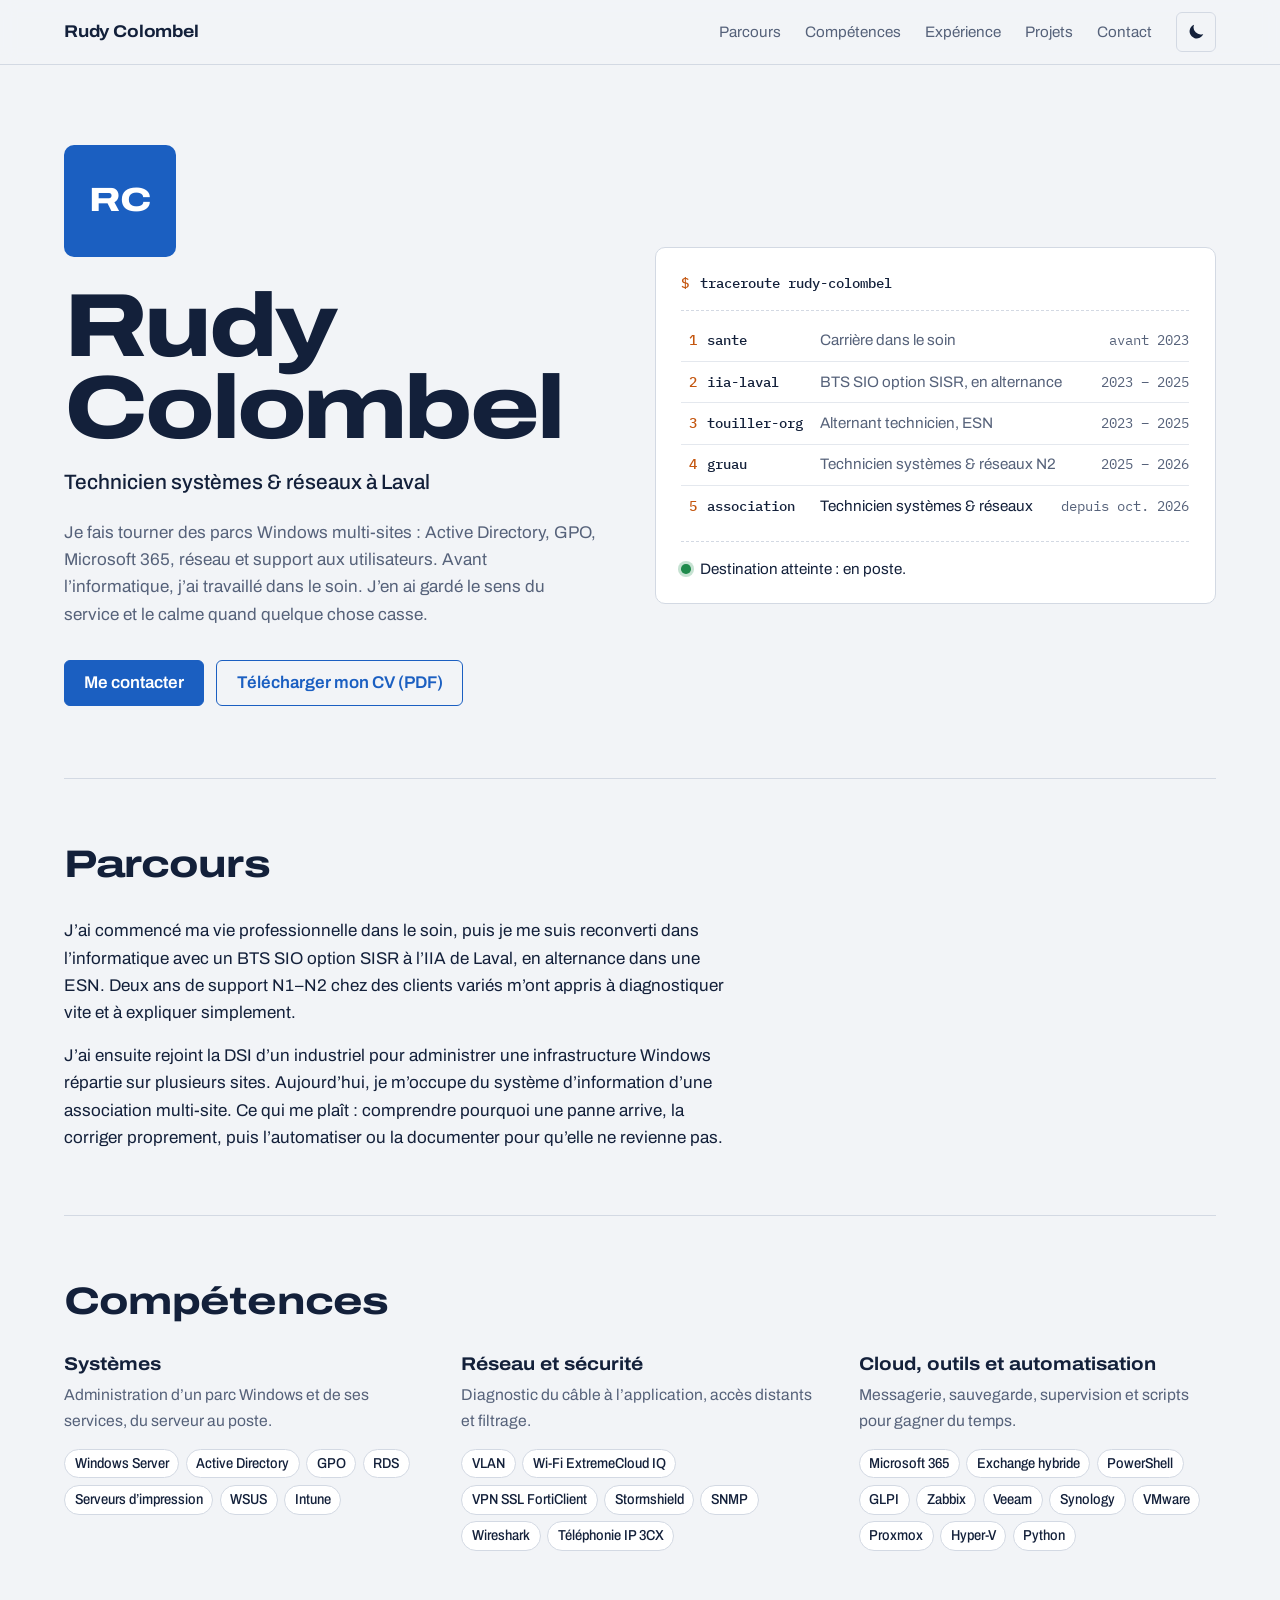
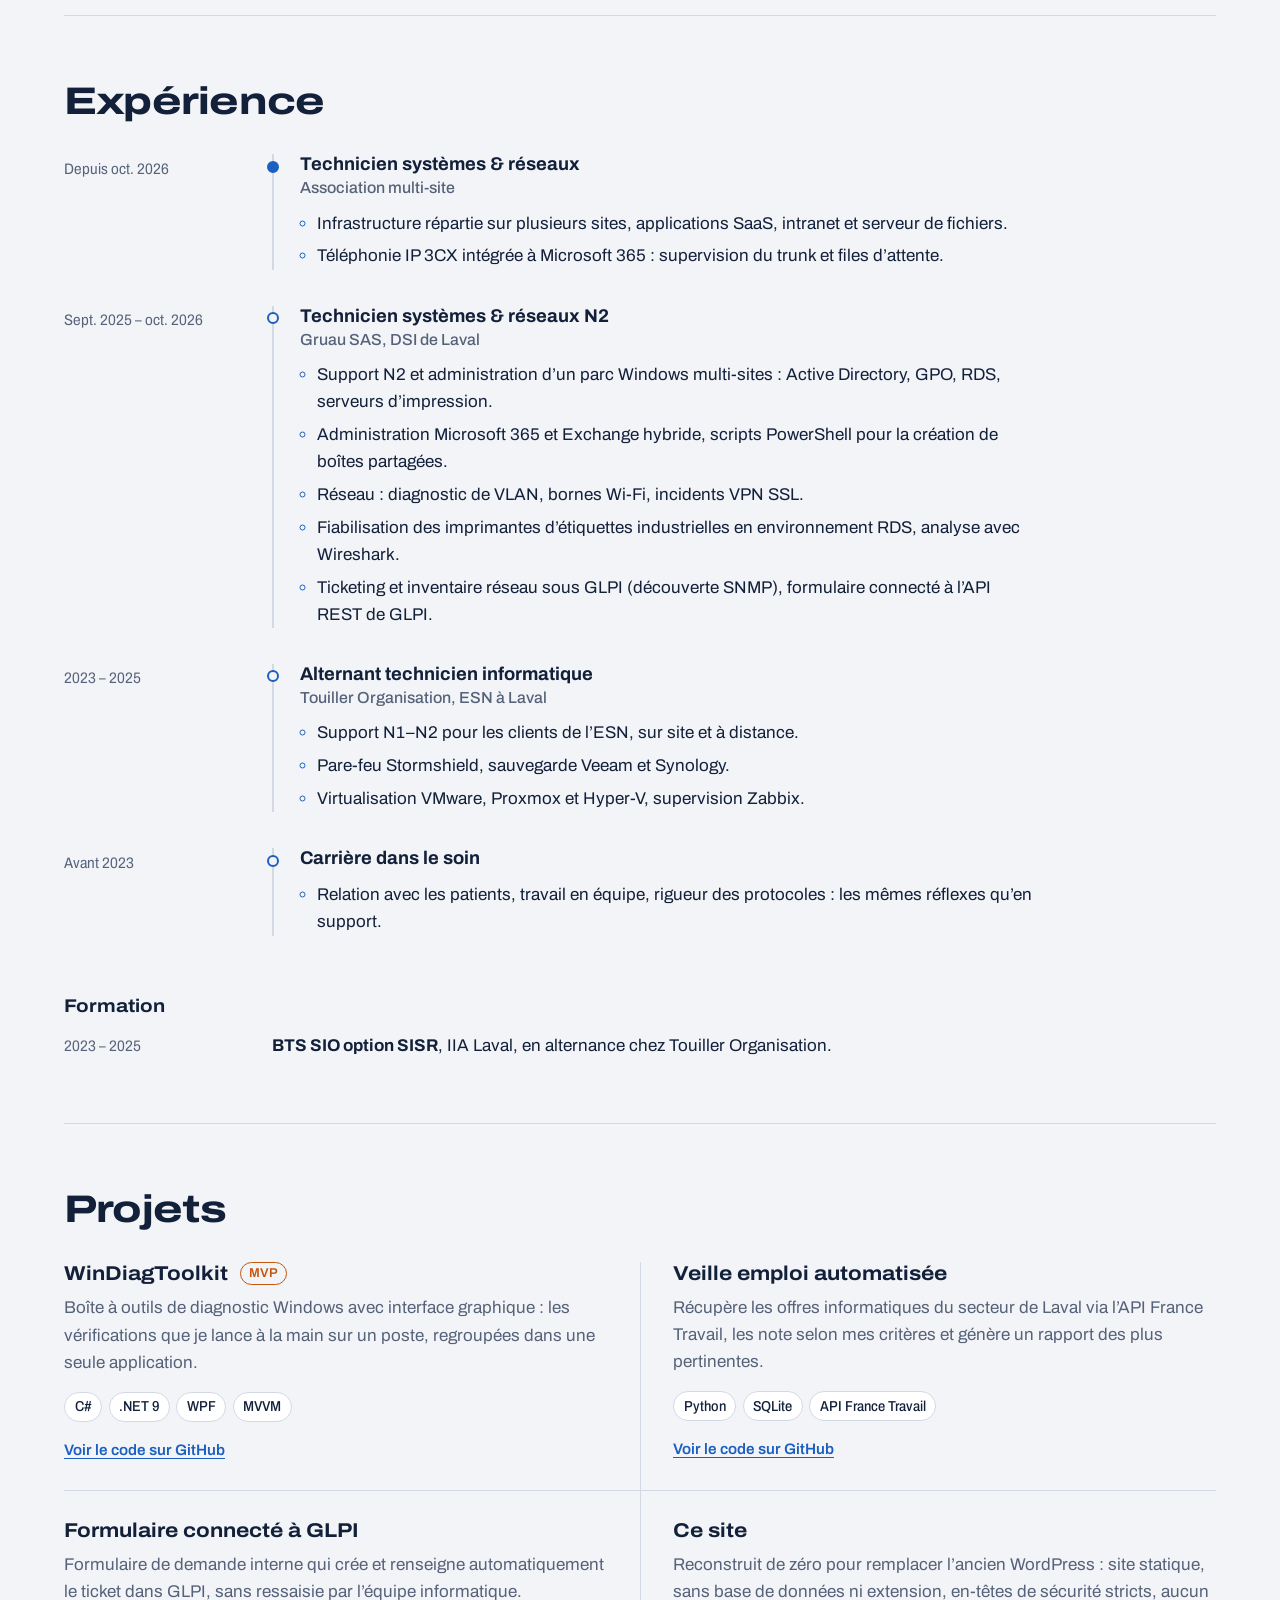
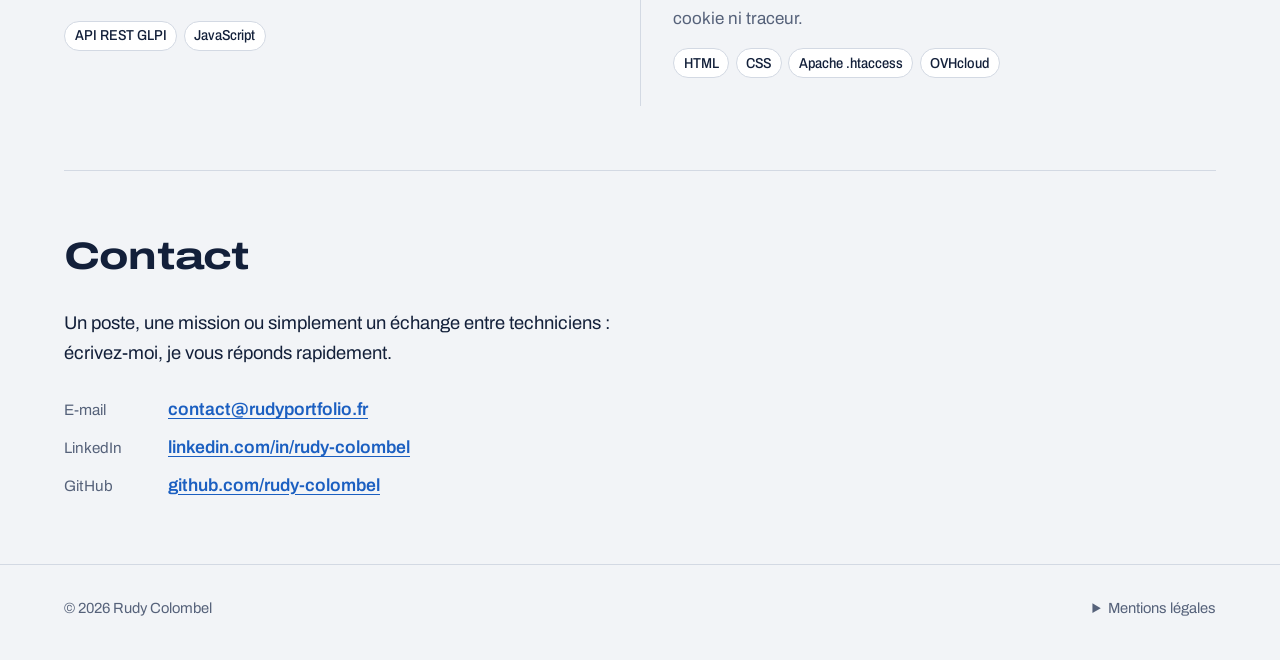
==== index.html @ 35d4d575 "Mise en ligne initiale du portfolio statique - Page unique (parcours, compétences, expérience, proje" ====
<!DOCTYPE html>
<html lang="fr">
<head>
  <meta charset="utf-8">
  <meta name="viewport" content="width=device-width, initial-scale=1">
  <title>Rudy Colombel · Technicien systèmes &amp; réseaux</title>
  <meta name="description" content="Rudy Colombel, technicien systèmes et réseaux à Laval : Active Directory, GPO, Microsoft 365, réseau et support multi-sites.">
  <meta property="og:title" content="Rudy Colombel, technicien systèmes &amp; réseaux">
  <meta property="og:description" content="Infrastructure Windows multi-sites, Microsoft 365, réseau et support, à Laval.">
  <meta property="og:type" content="website">
  <meta name="color-scheme" content="light dark">
  <link rel="preload" href="assets/fonts/archivo.woff2" as="font" type="font/woff2" crossorigin>
  <link rel="stylesheet" href="assets/style.css">
  <script src="assets/theme.js"></script>
</head>
<body>
  <a class="skip" href="#contenu">Aller au contenu</a>

  <header class="site-header">
    <div class="wrap header-inner">
      <a class="brand" href="#top">Rudy Colombel</a>
      <nav class="nav" aria-label="Sections">
        <button class="nav-toggle" type="button" aria-expanded="false" aria-controls="nav-list">Menu</button>
        <ul id="nav-list" class="nav-list">
          <li><a href="#parcours">Parcours</a></li>
          <li><a href="#competences">Compétences</a></li>
          <li><a href="#experience">Expérience</a></li>
          <li><a href="#projets">Projets</a></li>
          <li><a href="#contact">Contact</a></li>
        </ul>
      </nav>
      <button class="theme-toggle" type="button" aria-label="Passer en thème sombre">
        <svg class="icon-moon" viewBox="0 0 24 24" width="20" height="20" aria-hidden="true"><path fill="currentColor" d="M20.7 14.3A8.5 8.5 0 0 1 9.7 3.3a8.5 8.5 0 1 0 11 11Z"/></svg>
        <svg class="icon-sun" viewBox="0 0 24 24" width="20" height="20" aria-hidden="true"><circle cx="12" cy="12" r="4.5" fill="currentColor"/><g stroke="currentColor" stroke-width="2" stroke-linecap="round"><path d="M12 1.5v2.5M12 20v2.5M1.5 12H4M20 12h2.5M4.6 4.6l1.8 1.8M17.6 17.6l1.8 1.8M4.6 19.4l1.8-1.8M17.6 6.4l1.8-1.8"/></g></svg>
      </button>
    </div>
  </header>

  <main id="contenu">
    <!-- HERO -->
    <section class="hero wrap" id="top">
      <div class="hero-id">
        <div class="avatar">
          <img src="assets/photo.jpg" alt="Photo de Rudy Colombel" width="112" height="112">
          <span class="avatar-fallback" aria-hidden="true">RC</span>
        </div>
        <h1>Rudy Colombel</h1>
        <p class="role">Technicien systèmes &amp; réseaux à Laval</p>
        <p class="pitch">Je fais tourner des parcs Windows multi-sites&nbsp;: Active Directory, GPO, Microsoft&nbsp;365, réseau et support aux utilisateurs. Avant l’informatique, j’ai travaillé dans le soin. J’en ai gardé le sens du service et le calme quand quelque chose casse.</p>
        <div class="actions">
          <a class="btn btn-primary" href="#contact">Me contacter</a>
          <a class="btn btn-secondary" href="cv-rudy-colombel.pdf">Télécharger mon CV (PDF)</a>
        </div>
      </div>

      <figure class="trace" aria-labelledby="trace-cap">
        <figcaption id="trace-cap" class="sr-only">Mon parcours, présenté comme un traceroute&nbsp;: chaque saut est une étape.</figcaption>
        <p class="trace-cmd"><span class="prompt" aria-hidden="true">$</span> traceroute rudy-colombel</p>
        <ol class="hops">
          <li class="hop">
            <span class="hop-n" aria-hidden="true">1</span>
            <span class="hop-host">sante</span>
            <span class="hop-what">Carrière dans le soin</span>
            <span class="hop-when">avant 2023</span>
          </li>
          <li class="hop">
            <span class="hop-n" aria-hidden="true">2</span>
            <span class="hop-host">iia-laval</span>
            <span class="hop-what">BTS SIO option SISR, en alternance</span>
            <span class="hop-when">2023 – 2025</span>
          </li>
          <li class="hop">
            <span class="hop-n" aria-hidden="true">3</span>
            <span class="hop-host">touiller-org</span>
            <span class="hop-what">Alternant technicien, ESN</span>
            <span class="hop-when">2023 – 2025</span>
          </li>
          <li class="hop">
            <span class="hop-n" aria-hidden="true">4</span>
            <span class="hop-host">gruau</span>
            <span class="hop-what">Technicien systèmes &amp; réseaux N2</span>
            <span class="hop-when">2025 – 2026</span>
          </li>
          <li class="hop hop-last">
            <span class="hop-n" aria-hidden="true">5</span>
            <span class="hop-host">association</span>
            <span class="hop-what">Technicien systèmes &amp; réseaux</span>
            <span class="hop-when">depuis oct. 2026</span>
          </li>
        </ol>
        <p class="trace-end"><span class="led" aria-hidden="true"></span>Destination atteinte&nbsp;: en poste.</p>
      </figure>
    </section>

    <!-- PARCOURS -->
    <section class="section wrap" id="parcours" aria-labelledby="h-parcours">
      <h2 id="h-parcours">Parcours</h2>
      <div class="prose">
        <p>J’ai commencé ma vie professionnelle dans le soin, puis je me suis reconverti dans l’informatique avec un BTS SIO option SISR à l’IIA de Laval, en alternance dans une ESN. Deux ans de support N1–N2 chez des clients variés m’ont appris à diagnostiquer vite et à expliquer simplement.</p>
        <p>J’ai ensuite rejoint la DSI d’un industriel pour administrer une infrastructure Windows répartie sur plusieurs sites. Aujourd’hui, je m’occupe du système d’information d’une association multi-site. Ce qui me plaît&nbsp;: comprendre pourquoi une panne arrive, la corriger proprement, puis l’automatiser ou la documenter pour qu’elle ne revienne pas.</p>
      </div>
    </section>

    <!-- COMPÉTENCES -->
    <section class="section wrap" id="competences" aria-labelledby="h-competences">
      <h2 id="h-competences">Compétences</h2>
      <div class="skills">
        <div class="skill-group">
          <h3>Systèmes</h3>
          <p>Administration d’un parc Windows et de ses services, du serveur au poste.</p>
          <ul class="tags">
            <li>Windows Server</li><li>Active Directory</li><li>GPO</li><li>RDS</li><li>Serveurs d’impression</li><li>WSUS</li><li>Intune</li>
          </ul>
        </div>
        <div class="skill-group">
          <h3>Réseau et sécurité</h3>
          <p>Diagnostic du câble à l’application, accès distants et filtrage.</p>
          <ul class="tags">
            <li>VLAN</li><li>Wi-Fi ExtremeCloud IQ</li><li>VPN SSL FortiClient</li><li>Stormshield</li><li>SNMP</li><li>Wireshark</li><li>Téléphonie IP 3CX</li>
          </ul>
        </div>
        <div class="skill-group">
          <h3>Cloud, outils et automatisation</h3>
          <p>Messagerie, sauvegarde, supervision et scripts pour gagner du temps.</p>
          <ul class="tags">
            <li>Microsoft 365</li><li>Exchange hybride</li><li>PowerShell</li><li>GLPI</li><li>Zabbix</li><li>Veeam</li><li>Synology</li><li>VMware</li><li>Proxmox</li><li>Hyper-V</li><li>Python</li>
          </ul>
        </div>
      </div>
    </section>

    <!-- EXPÉRIENCE -->
    <section class="section wrap" id="experience" aria-labelledby="h-experience">
      <h2 id="h-experience">Expérience</h2>
      <ol class="timeline">
        <li class="job">
          <p class="job-when">Depuis oct. 2026</p>
          <div class="job-body">
            <h3>Technicien systèmes &amp; réseaux <span class="job-org">Association multi-site</span></h3>
            <ul>
              <li>Infrastructure répartie sur plusieurs sites, applications SaaS, intranet et serveur de fichiers.</li>
              <li>Téléphonie IP 3CX intégrée à Microsoft 365&nbsp;: supervision du trunk et files d’attente.</li>
            </ul>
          </div>
        </li>
        <li class="job">
          <p class="job-when">Sept. 2025 – oct. 2026</p>
          <div class="job-body">
            <h3>Technicien systèmes &amp; réseaux N2 <span class="job-org">Gruau SAS, DSI de Laval</span></h3>
            <ul>
              <li>Support N2 et administration d’un parc Windows multi-sites&nbsp;: Active Directory, GPO, RDS, serveurs d’impression.</li>
              <li>Administration Microsoft&nbsp;365 et Exchange hybride, scripts PowerShell pour la création de boîtes partagées.</li>
              <li>Réseau&nbsp;: diagnostic de VLAN, bornes Wi-Fi, incidents VPN SSL.</li>
              <li>Fiabilisation des imprimantes d’étiquettes industrielles en environnement RDS, analyse avec Wireshark.</li>
              <li>Ticketing et inventaire réseau sous GLPI (découverte SNMP), formulaire connecté à l’API REST de GLPI.</li>
            </ul>
          </div>
        </li>
        <li class="job">
          <p class="job-when">2023 – 2025</p>
          <div class="job-body">
            <h3>Alternant technicien informatique <span class="job-org">Touiller Organisation, ESN à Laval</span></h3>
            <ul>
              <li>Support N1–N2 pour les clients de l’ESN, sur site et à distance.</li>
              <li>Pare-feu Stormshield, sauvegarde Veeam et Synology.</li>
              <li>Virtualisation VMware, Proxmox et Hyper-V, supervision Zabbix.</li>
            </ul>
          </div>
        </li>
        <li class="job">
          <p class="job-when">Avant 2023</p>
          <div class="job-body">
            <h3>Carrière dans le soin</h3>
            <ul>
              <li>Relation avec les patients, travail en équipe, rigueur des protocoles&nbsp;: les mêmes réflexes qu’en support.</li>
            </ul>
          </div>
        </li>
      </ol>

      <h3 class="sub" id="formation">Formation</h3>
      <div class="degree">
        <p class="job-when">2023 – 2025</p>
        <p><strong>BTS SIO option SISR</strong>, IIA Laval, en alternance chez Touiller Organisation.</p>
      </div>
    </section>

    <!-- PROJETS -->
    <section class="section wrap" id="projets" aria-labelledby="h-projets">
      <h2 id="h-projets">Projets</h2>
      <ul class="projects">
        <li class="project">
          <div class="project-head">
            <h3>WinDiagToolkit</h3>
            <span class="status">MVP</span>
          </div>
          <p>Boîte à outils de diagnostic Windows avec interface graphique&nbsp;: les vérifications que je lance à la main sur un poste, regroupées dans une seule application.</p>
          <ul class="tags"><li>C#</li><li>.NET&nbsp;9</li><li>WPF</li><li>MVVM</li></ul>
          <p class="project-links"><a href="#">Voir le code sur GitHub</a></p>
        </li>
        <li class="project">
          <div class="project-head">
            <h3>Veille emploi automatisée</h3>
          </div>
          <p>Récupère les offres informatiques du secteur de Laval via l’API France Travail, les note selon mes critères et génère un rapport des plus pertinentes.</p>
          <ul class="tags"><li>Python</li><li>SQLite</li><li>API France Travail</li></ul>
          <p class="project-links"><a href="#">Voir le code sur GitHub</a></p>
        </li>
        <li class="project">
          <div class="project-head">
            <h3>Formulaire connecté à GLPI</h3>
          </div>
          <p>Formulaire de demande interne qui crée et renseigne automatiquement le ticket dans GLPI, sans ressaisie par l’équipe informatique.</p>
          <ul class="tags"><li>API REST GLPI</li><li>JavaScript</li></ul>
        </li>
        <li class="project">
          <div class="project-head">
            <h3>Ce site</h3>
          </div>
          <p>Reconstruit de zéro pour remplacer l’ancien WordPress&nbsp;: site statique, sans base de données ni extension, en-têtes de sécurité stricts, aucun cookie ni traceur.</p>
          <ul class="tags"><li>HTML</li><li>CSS</li><li>Apache .htaccess</li><li>OVHcloud</li></ul>
        </li>
      </ul>
    </section>

    <!-- CONTACT -->
    <section class="section wrap contact" id="contact" aria-labelledby="h-contact">
      <h2 id="h-contact">Contact</h2>
      <p class="contact-lead">Un poste, une mission ou simplement un échange entre techniciens&nbsp;: écrivez-moi, je vous réponds rapidement.</p>
      <ul class="contact-list">
        <li><span class="contact-label">E-mail</span> <a href="mailto:contact@rudyportfolio.fr">contact@rudyportfolio.fr</a></li>
        <li><span class="contact-label">LinkedIn</span> <a href="#">linkedin.com/in/rudy-colombel</a></li>
        <li><span class="contact-label">GitHub</span> <a href="#">github.com/rudy-colombel</a></li>
      </ul>
    </section>
  </main>

  <footer class="site-footer">
    <div class="wrap footer-inner">
      <p>© 2026 Rudy Colombel</p>
      <details class="legal">
        <summary>Mentions légales</summary>
        <p><strong>Éditeur</strong>&nbsp;: Rudy Colombel, Laval. Contact&nbsp;: contact@rudyportfolio.fr.</p>
        <p><strong>Hébergeur</strong>&nbsp;: OVH SAS, 2 rue Kellermann, 59100 Roubaix, France.</p>
        <p>Ce site ne dépose aucun cookie et n’utilise aucun outil de mesure d’audience.</p>
      </details>
    </div>
  </footer>

  <script src="assets/main.js" defer></script>
</body>
</html>
---- assets/style.css ----
/* ---------- Polices hébergées localement (aucun appel externe) ---------- */
@font-face {
  font-family: "Archivo";
  src: url("fonts/archivo.woff2") format("woff2");
  font-weight: 100 900;
  font-stretch: 62% 125%;
  font-display: swap;
}
@font-face {
  font-family: "Plex Mono";
  src: url("fonts/plex-mono-400.woff2") format("woff2");
  font-weight: 400;
  font-display: swap;
}
@font-face {
  font-family: "Plex Mono";
  src: url("fonts/plex-mono-500.woff2") format("woff2");
  font-weight: 500;
  font-display: swap;
}

/* ---------- Couleurs : bleu et orange du câblage T568B ---------- */
:root {
  --bg: #F2F4F7;
  --panel: #FFFFFF;
  --ink: #13203A;
  --muted: #56627A;
  --line: #D3D9E3;
  --accent: #1B5FC1;
  --on-accent: #FFFFFF;
  --signal: #C4560F;
  --ok: #1F8A4C;
  --radius: 6px;
  --sans: "Archivo", system-ui, -apple-system, "Segoe UI", sans-serif;
  --mono: "Plex Mono", ui-monospace, "Cascadia Mono", Consolas, monospace;
  color-scheme: light;
}
:root[data-theme="dark"] {
  --bg: #0F1A2C;
  --panel: #15233A;
  --ink: #E7ECF4;
  --muted: #9AA7BC;
  --line: #263652;
  --accent: #7EB0FF;
  --on-accent: #0F1A2C;
  --signal: #F59A4A;
  --ok: #4CC584;
  color-scheme: dark;
}

/* ---------- Base ---------- */
*, *::before, *::after { box-sizing: border-box; }
html { scroll-behavior: smooth; scroll-padding-top: 5rem; }
body {
  margin: 0;
  background: var(--bg);
  color: var(--ink);
  font-family: var(--sans);
  font-size: 1.0625rem;
  line-height: 1.6;
  font-stretch: 100%;
  -webkit-font-smoothing: antialiased;
}
img { display: block; max-width: 100%; }
a { color: var(--accent); text-underline-offset: 0.18em; }
a:hover { text-decoration-thickness: 2px; }
:focus-visible { outline: 2px solid var(--accent); outline-offset: 3px; border-radius: 2px; }
h1, h2, h3 { margin: 0; line-height: 1.1; }
p { margin: 0; }
ul, ol { margin: 0; padding: 0; }

.wrap { width: min(72rem, 100% - 2.5rem); margin-inline: auto; }
.sr-only {
  position: absolute; width: 1px; height: 1px; overflow: hidden;
  clip: rect(0 0 0 0); white-space: nowrap;
}
.skip {
  position: absolute; left: 1rem; top: -3rem; z-index: 20;
  background: var(--accent); color: var(--on-accent);
  padding: 0.5rem 0.9rem; border-radius: var(--radius); text-decoration: none;
}
.skip:focus { top: 1rem; }

/* ---------- En-tête ---------- */
.site-header {
  position: sticky; top: 0; z-index: 10;
  background: color-mix(in srgb, var(--bg) 88%, transparent);
  backdrop-filter: blur(8px);
  border-bottom: 1px solid var(--line);
}
.header-inner { display: flex; align-items: center; gap: 1.5rem; height: 4rem; }
.brand {
  font-weight: 700; font-stretch: 112%; color: var(--ink);
  text-decoration: none; margin-right: auto; letter-spacing: -0.01em;
}
.nav-list { display: flex; gap: 1.5rem; list-style: none; }
.nav-list a { color: var(--muted); text-decoration: none; font-size: 0.95rem; }
.nav-list a:hover { color: var(--ink); }
.theme-toggle, .nav-toggle {
  font: inherit; font-size: 0.95rem; color: var(--ink);
  background: transparent; border: 1px solid var(--line); border-radius: var(--radius);
  height: 2.5rem; padding: 0 0.7rem; cursor: pointer;
  display: inline-flex; align-items: center; justify-content: center;
}
.theme-toggle { width: 2.5rem; padding: 0; }
.nav-toggle { display: none; }
.theme-toggle:hover, .nav-toggle:hover { border-color: var(--muted); }
.icon-sun { display: none; }
:root[data-theme="dark"] .icon-sun { display: block; }
:root[data-theme="dark"] .icon-moon { display: none; }

/* ---------- Hero ---------- */
.hero {
  display: grid;
  grid-template-columns: minmax(0, 1fr) minmax(0, 1.05fr);
  gap: 3.5rem;
  align-items: center;
  padding-block: 5rem 4.5rem;
}
.avatar {
  position: relative; width: 112px; height: 112px; margin-bottom: 1.75rem;
  border-radius: 10px; overflow: hidden;
  background: var(--accent);
}
.avatar img { position: relative; z-index: 1; width: 100%; height: 100%; object-fit: cover; }
.avatar-fallback {
  position: absolute; inset: 0; display: grid; place-items: center;
  color: var(--on-accent); font-weight: 800; font-stretch: 125%; font-size: 2.1rem;
}
.avatar.no-photo img { display: none; }

h1 {
  font-size: clamp(2.9rem, 7.2vw, 5.6rem);
  font-weight: 800;
  font-stretch: 125%;
  letter-spacing: -0.035em;
  line-height: 0.92;
}
.role {
  margin-top: 1rem;
  font-size: 1.3rem; font-weight: 500; font-stretch: 100%;
}
.pitch { margin-top: 1.25rem; max-width: 36rem; color: var(--muted); }
.actions { display: flex; flex-wrap: wrap; gap: 0.75rem; margin-top: 2rem; }
.btn {
  display: inline-flex; align-items: center; min-height: 2.9rem; padding: 0 1.2rem;
  border-radius: var(--radius); font-weight: 600; text-decoration: none;
  border: 1.5px solid var(--accent);
}
.btn-primary { background: var(--accent); color: var(--on-accent); }
.btn-primary:hover { filter: brightness(1.08); }
.btn-secondary { color: var(--accent); }
.btn-secondary:hover { background: color-mix(in srgb, var(--accent) 10%, transparent); }

/* Le traceroute : l'élément signature de la page */
.trace {
  margin: 0;
  background: var(--panel);
  border: 1px solid var(--line);
  border-radius: 10px;
  padding: 1.5rem 1.6rem 1.4rem;
  font-family: var(--mono);
  font-size: 0.9rem;
  line-height: 1.5;
}
.trace-cmd { font-weight: 500; padding-bottom: 1rem; border-bottom: 1px dashed var(--line); }
.prompt { color: var(--signal); margin-right: 0.4ch; }
.hops { list-style: none; margin-top: 0.6rem; }
.hop {
  display: grid;
  grid-template-columns: 2ch 13ch minmax(0, 1fr) auto;
  column-gap: 1.2ch;
  padding-block: 0.55rem;
  border-bottom: 1px solid color-mix(in srgb, var(--line) 60%, transparent);
}
.hop:last-child { border-bottom: 0; }
.hop-n { color: var(--signal); font-weight: 500; text-align: right; }
.hop-host { font-weight: 500; }
.hop-what { color: var(--muted); font-family: var(--sans); font-size: 0.95rem; }
.hop-when { color: var(--muted); text-align: right; white-space: nowrap; }
.hop-last .hop-host, .hop-last .hop-what { color: var(--ink); }
.trace-end {
  display: flex; align-items: center; gap: 0.6rem;
  margin-top: 0.9rem; padding-top: 1rem; border-top: 1px dashed var(--line);
  font-family: var(--sans); font-size: 0.95rem;
}
.led {
  width: 0.6rem; height: 0.6rem; border-radius: 50%;
  background: var(--ok);
  box-shadow: 0 0 0 3px color-mix(in srgb, var(--ok) 25%, transparent);
}

/* Un seul moment animé : les sauts s'affichent l'un après l'autre */
@media (prefers-reduced-motion: no-preference) {
  .js .hop, .js .trace-end { opacity: 0; animation: hop-in 0.35s ease-out forwards; }
  .js .hop:nth-child(1) { animation-delay: 0.25s; }
  .js .hop:nth-child(2) { animation-delay: 0.55s; }
  .js .hop:nth-child(3) { animation-delay: 0.85s; }
  .js .hop:nth-child(4) { animation-delay: 1.15s; }
  .js .hop:nth-child(5) { animation-delay: 1.45s; }
  .js .trace-end { animation-delay: 1.85s; }
}
@keyframes hop-in {
  from { opacity: 0; transform: translateX(-6px); }
  to { opacity: 1; transform: none; }
}

/* ---------- Sections ---------- */
.section { padding-block: 4rem; border-top: 1px solid var(--line); }
.section h2 {
  font-size: clamp(1.8rem, 3.4vw, 2.4rem);
  font-weight: 750; font-stretch: 125%; letter-spacing: -0.02em;
  margin-bottom: 2rem;
}
.prose { display: grid; gap: 1rem; max-width: 42rem; }

/* Compétences */
.skills { display: grid; grid-template-columns: repeat(3, minmax(0, 1fr)); gap: 2.5rem; }
.skill-group h3 { font-size: 1.15rem; font-weight: 700; font-stretch: 112%; }
.skill-group > p { margin-top: 0.5rem; color: var(--muted); font-size: 0.98rem; }
.tags { display: flex; flex-wrap: wrap; gap: 0.4rem; list-style: none; margin-top: 1rem; }
.tags li {
  font-stretch: 87.5%; font-size: 0.9rem; font-weight: 500;
  padding: 0.15rem 0.6rem; border: 1px solid var(--line); border-radius: 999px;
  background: var(--panel);
}

/* Expérience */
.timeline { list-style: none; }
.job, .degree {
  display: grid; grid-template-columns: 11rem minmax(0, 1fr); gap: 2rem;
}
.job { padding-bottom: 2.25rem; }
.job-when {
  font-stretch: 87.5%; color: var(--muted); font-size: 0.95rem; padding-top: 0.15rem;
}
.job-body { position: relative; padding-left: 1.6rem; border-left: 2px solid var(--line); }
.job-body::before {
  content: ""; position: absolute; left: -7px; top: 0.4rem;
  width: 12px; height: 12px; border-radius: 50%;
  background: var(--bg); border: 2px solid var(--accent);
}
.job:first-child .job-body::before { background: var(--accent); }
.job-body h3 { font-size: 1.15rem; font-weight: 700; }
.job-org { display: block; margin-top: 0.3rem; font-weight: 500; font-size: 1rem; color: var(--muted); }
.job-body ul { margin-top: 0.8rem; padding-left: 1.1rem; display: grid; gap: 0.35rem; max-width: 46rem; }
.job-body li::marker { color: var(--accent); }
.sub { font-size: 1.15rem; font-weight: 700; font-stretch: 112%; margin: 1.5rem 0 1rem; }

/* Projets */
.projects { list-style: none; display: grid; grid-template-columns: repeat(2, minmax(0, 1fr)); }
.project { padding: 1.75rem 2rem 1.75rem 0; border-top: 1px solid var(--line); }
.project:nth-child(even) { padding-left: 2rem; padding-right: 0; border-left: 1px solid var(--line); }
.project:nth-child(-n+2) { border-top: 0; padding-top: 0; }
.project-head { display: flex; align-items: center; gap: 0.75rem; }
.project h3 { font-size: 1.25rem; font-weight: 700; font-stretch: 112%; }
.status {
  font-size: 0.8rem; font-weight: 600; color: var(--signal);
  border: 1px solid currentColor; border-radius: 999px; padding: 0 0.5rem;
}
.project > p:not(.project-links) { margin-top: 0.6rem; color: var(--muted); max-width: 34rem; }
.project-links { margin-top: 1rem; font-weight: 600; font-size: 0.95rem; }

/* Contact */
.contact-lead { max-width: 38rem; font-size: 1.15rem; }
.contact-list { list-style: none; margin-top: 1.75rem; display: grid; gap: 0.6rem; }
.contact-list li { display: grid; grid-template-columns: 6.5rem auto; align-items: baseline; }
.contact-label { color: var(--muted); font-size: 0.95rem; }
.contact-list a { font-weight: 600; font-size: 1.1rem; }

/* Pied de page */
.site-footer { border-top: 1px solid var(--line); padding-block: 2rem 2.5rem; color: var(--muted); font-size: 0.92rem; }
.footer-inner { display: flex; flex-wrap: wrap; justify-content: space-between; gap: 1rem; align-items: start; }
.legal summary { cursor: pointer; }
.legal p { margin-top: 0.5rem; max-width: 34rem; }

/* ---------- Responsive ---------- */
@media (max-width: 960px) {
  .hero { grid-template-columns: 1fr; gap: 2.75rem; padding-block: 3rem; }
  .skills { grid-template-columns: 1fr; gap: 2rem; }
}
@media (max-width: 760px) {
  .nav { order: 0; }
  .nav-toggle { display: inline-flex; }
  .nav-list {
    display: none; position: absolute; top: 4rem; left: 0; right: 0;
    flex-direction: column; gap: 0; padding: 0.5rem 1.25rem 1rem;
    background: var(--bg); border-bottom: 1px solid var(--line);
  }
  .nav-list.open { display: flex; }
  .nav-list a { display: block; padding: 0.7rem 0; font-size: 1.05rem; color: var(--ink); }
  .job, .degree { grid-template-columns: 1fr; gap: 0.4rem; }
  .projects { grid-template-columns: 1fr; }
  .project, .project:nth-child(even) { padding: 1.5rem 0; border-left: 0; }
  .project:nth-child(2) { border-top: 1px solid var(--line); padding-top: 1.5rem; }
  .project:first-child { padding-top: 0; }
  .hop { grid-template-columns: 2ch minmax(0, 1fr); row-gap: 0.1rem; }
  .hop-what, .hop-when { grid-column: 2; text-align: left; }
  .contact-list li { grid-template-columns: 1fr; }
}
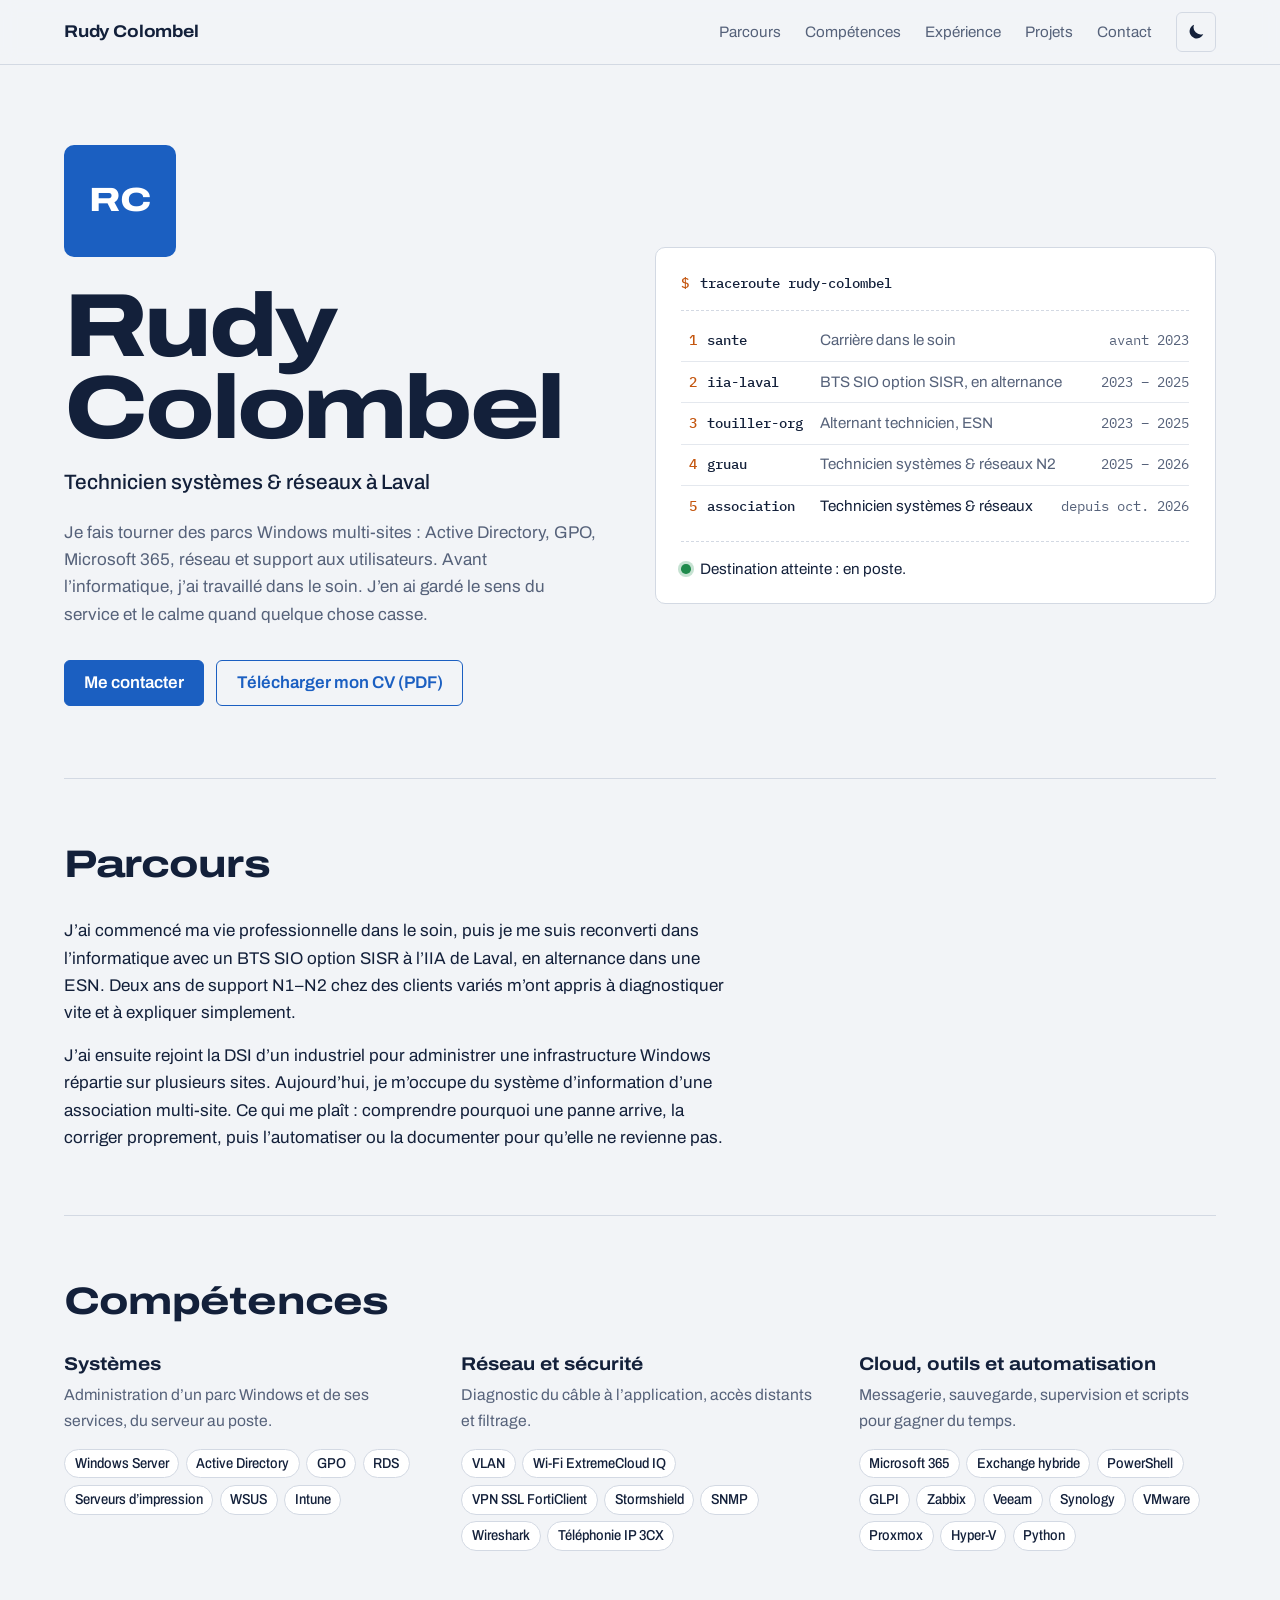
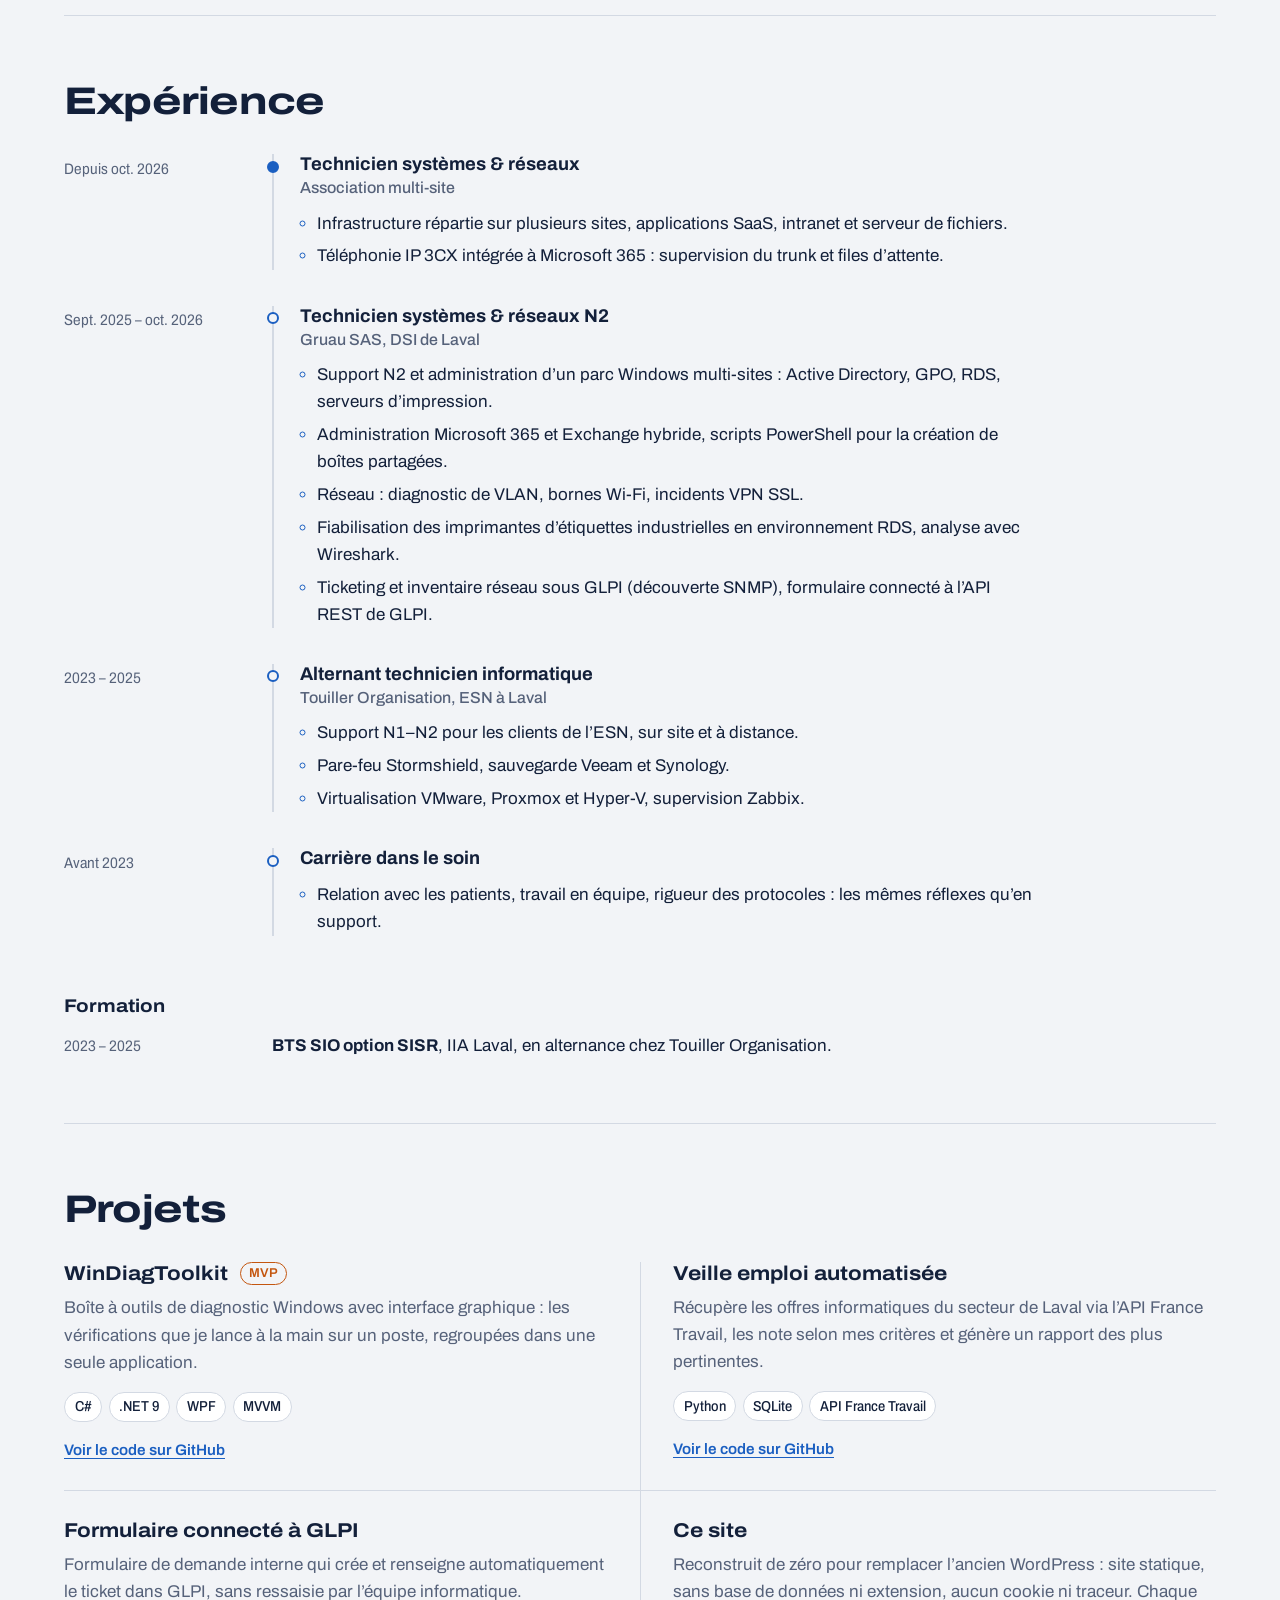
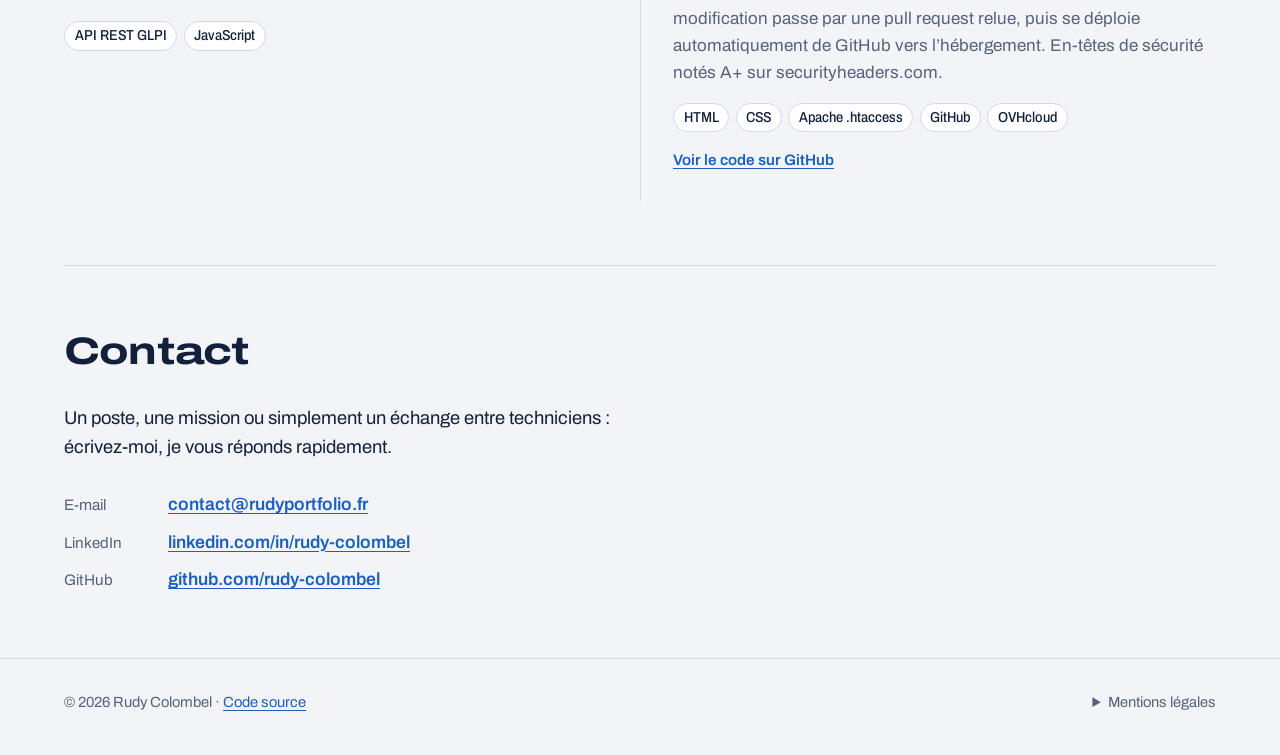
==== commit 3b8e04f5: "Projet « Ce site » : déploiement Git automatique et lien vers le code source Sert aussi de test du d" ====
--- a/index.html
+++ b/index.html
@@ -217,8 +217,9 @@
           <div class="project-head">
             <h3>Ce site</h3>
           </div>
-          <p>Reconstruit de zéro pour remplacer l’ancien WordPress&nbsp;: site statique, sans base de données ni extension, en-têtes de sécurité stricts, aucun cookie ni traceur.</p>
-          <ul class="tags"><li>HTML</li><li>CSS</li><li>Apache .htaccess</li><li>OVHcloud</li></ul>
+          <p>Reconstruit de zéro pour remplacer l’ancien WordPress&nbsp;: site statique, sans base de données ni extension, aucun cookie ni traceur. Chaque modification passe par une pull request relue, puis se déploie automatiquement de GitHub vers l’hébergement. En-têtes de sécurité notés A+ sur securityheaders.com.</p>
+          <ul class="tags"><li>HTML</li><li>CSS</li><li>Apache .htaccess</li><li>GitHub</li><li>OVHcloud</li></ul>
+          <p class="project-links"><a href="https://github.com/rubiocolombel/portfolio">Voir le code sur GitHub</a></p>
         </li>
       </ul>
     </section>
@@ -237,7 +238,7 @@
 
   <footer class="site-footer">
     <div class="wrap footer-inner">
-      <p>© 2026 Rudy Colombel</p>
+      <p>© 2026 Rudy Colombel · <a href="https://github.com/rubiocolombel/portfolio">Code source</a></p>
       <details class="legal">
         <summary>Mentions légales</summary>
         <p><strong>Éditeur</strong>&nbsp;: Rudy Colombel, Laval. Contact&nbsp;: contact@rudyportfolio.fr.</p>
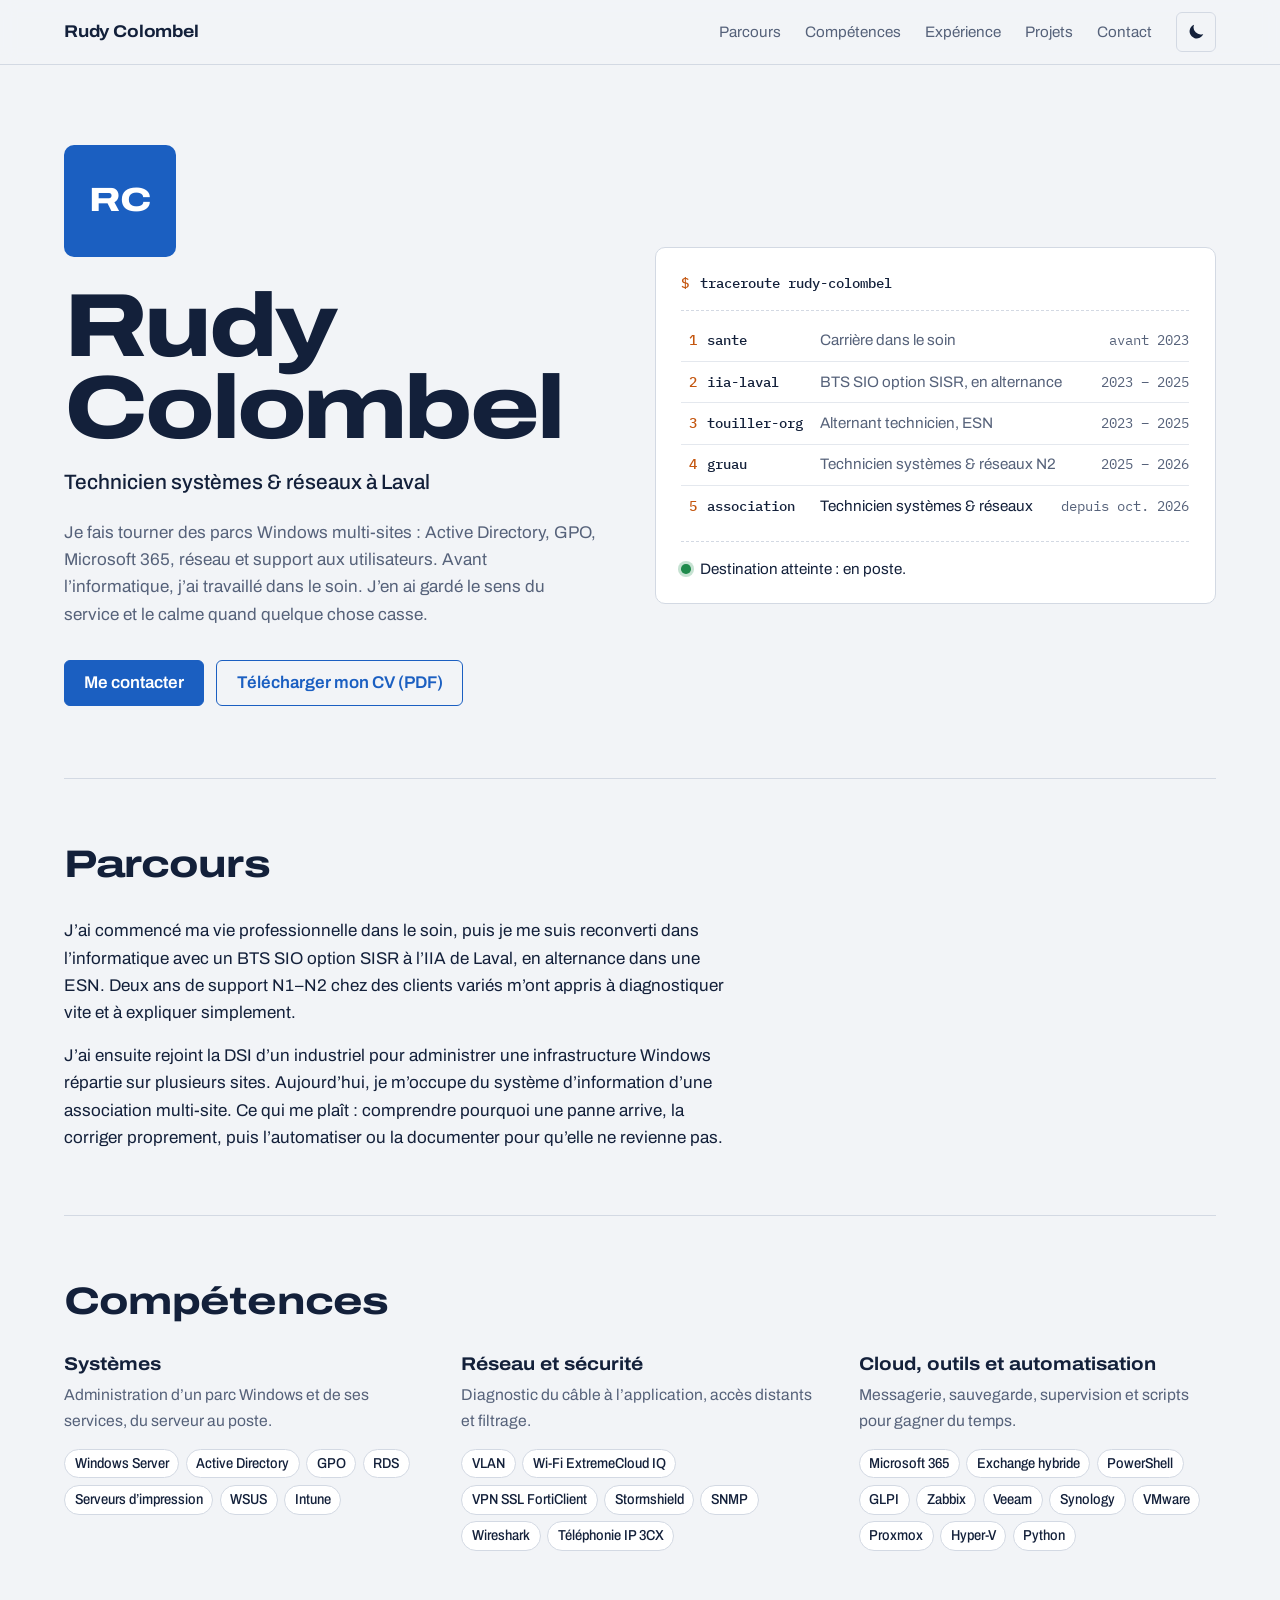
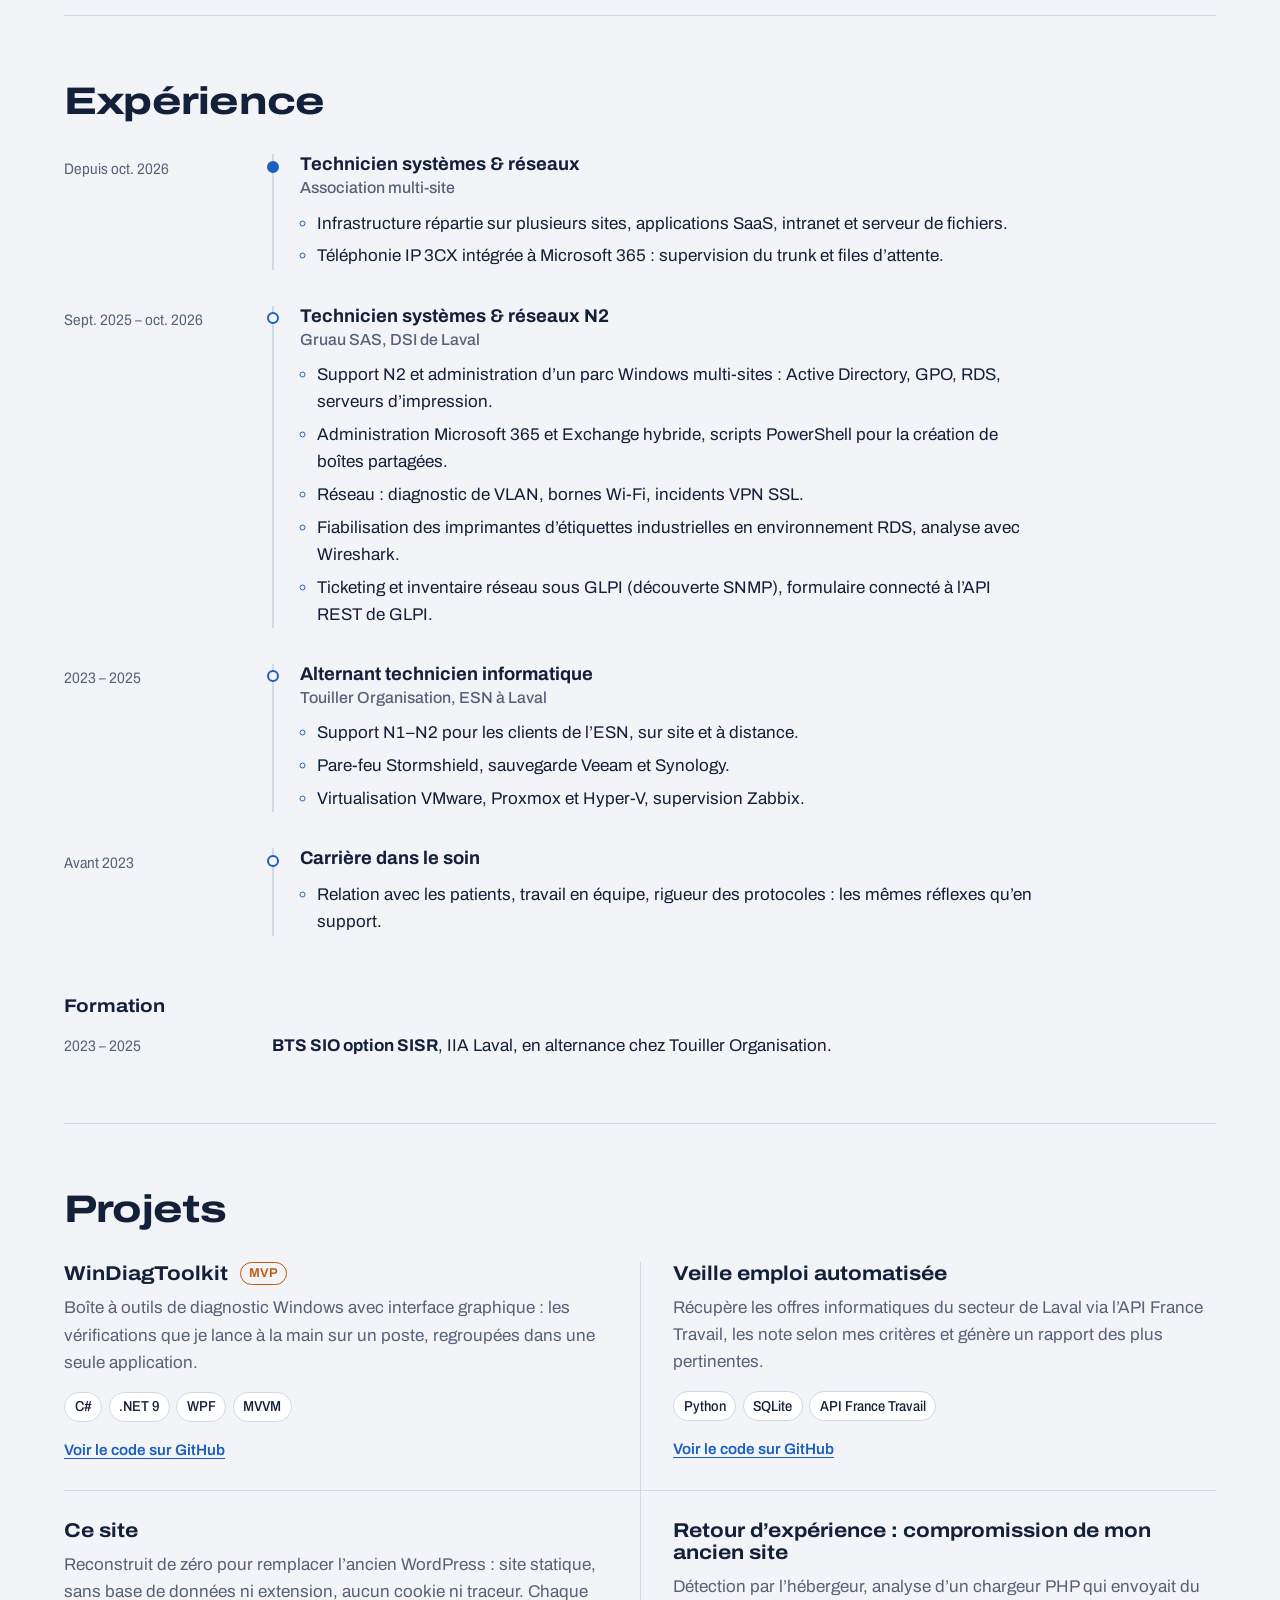
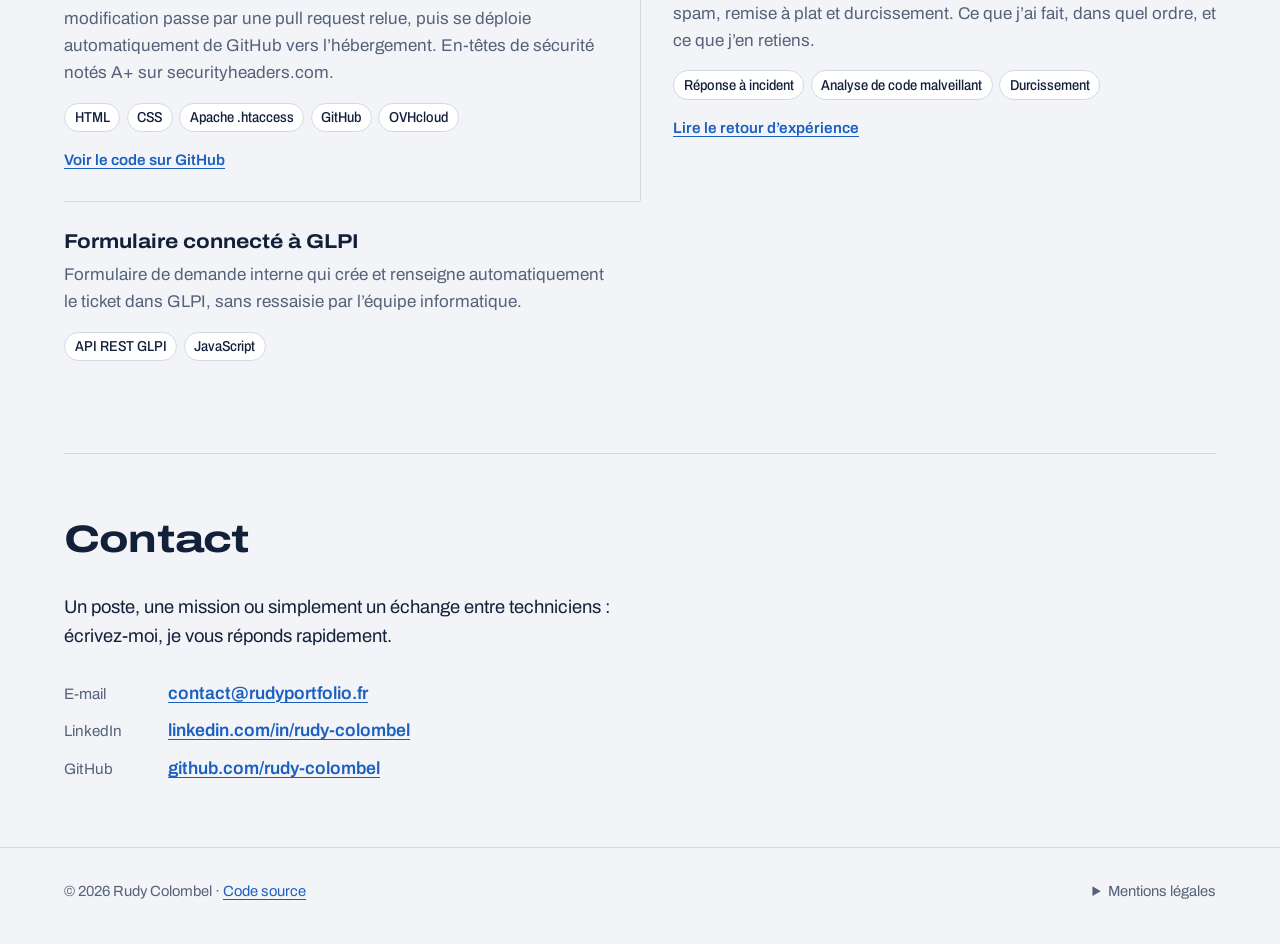
==== commit e2d2106a: "Ajoute le retour d'expérience sur la compromission de l'ancien site - Nouvelle page retour-experienc" ====
--- a/index.html
+++ b/index.html
@@ -208,18 +208,26 @@
         </li>
         <li class="project">
           <div class="project-head">
-            <h3>Formulaire connecté à GLPI</h3>
-          </div>
-          <p>Formulaire de demande interne qui crée et renseigne automatiquement le ticket dans GLPI, sans ressaisie par l’équipe informatique.</p>
-          <ul class="tags"><li>API REST GLPI</li><li>JavaScript</li></ul>
-        </li>
-        <li class="project">
-          <div class="project-head">
             <h3>Ce site</h3>
           </div>
           <p>Reconstruit de zéro pour remplacer l’ancien WordPress&nbsp;: site statique, sans base de données ni extension, aucun cookie ni traceur. Chaque modification passe par une pull request relue, puis se déploie automatiquement de GitHub vers l’hébergement. En-têtes de sécurité notés A+ sur securityheaders.com.</p>
           <ul class="tags"><li>HTML</li><li>CSS</li><li>Apache .htaccess</li><li>GitHub</li><li>OVHcloud</li></ul>
           <p class="project-links"><a href="https://github.com/rubiocolombel/portfolio">Voir le code sur GitHub</a></p>
+        </li>
+        <li class="project">
+          <div class="project-head">
+            <h3>Retour d’expérience&nbsp;: compromission de mon ancien site</h3>
+          </div>
+          <p>Détection par l’hébergeur, analyse d’un chargeur PHP qui envoyait du spam, remise à plat et durcissement. Ce que j’ai fait, dans quel ordre, et ce que j’en retiens.</p>
+          <ul class="tags"><li>Réponse à incident</li><li>Analyse de code malveillant</li><li>Durcissement</li></ul>
+          <p class="project-links"><a href="retour-experience-incident.html">Lire le retour d’expérience</a></p>
+        </li>
+        <li class="project">
+          <div class="project-head">
+            <h3>Formulaire connecté à GLPI</h3>
+          </div>
+          <p>Formulaire de demande interne qui crée et renseigne automatiquement le ticket dans GLPI, sans ressaisie par l’équipe informatique.</p>
+          <ul class="tags"><li>API REST GLPI</li><li>JavaScript</li></ul>
         </li>
       </ul>
     </section>
--- a/assets/style.css
+++ b/assets/style.css
@@ -298,3 +298,71 @@
   .hop-what, .hop-when { grid-column: 2; text-align: left; }
   .contact-list li { grid-template-columns: 1fr; }
 }
+
+/* ---------- Page article (retour d'expérience) ---------- */
+.article { max-width: 46rem; padding-block: 4rem 3rem; }
+.article-head { padding-bottom: 2.5rem; border-bottom: 1px solid var(--line); }
+.article-meta { color: var(--muted); font-stretch: 87.5%; font-size: 0.95rem; }
+.article-title {
+  margin-top: 0.75rem;
+  font-size: clamp(2rem, 5vw, 3.1rem);
+  font-weight: 800; font-stretch: 118%; letter-spacing: -0.025em; line-height: 1.02;
+}
+.article-lead { margin-top: 1.25rem; font-size: 1.15rem; color: var(--muted); }
+.article-section { padding-top: 2.75rem; }
+.article-section h2 {
+  font-size: 1.45rem; font-weight: 750; font-stretch: 112%; letter-spacing: -0.01em;
+  margin-bottom: 1rem;
+}
+.article-section > p + p, .article-section > p + ul, .article-section > ul + p,
+.article-section > pre + ol, .article-section > ol + p, .article-section > .table-wrap + p,
+.article-section > p + .table-wrap, .article-section > p + pre { margin-top: 1rem; }
+.article .timeline { margin-top: 0.5rem; }
+.article .job { padding-bottom: 1.5rem; grid-template-columns: 10rem minmax(0, 1fr); }
+.article .job-body p { color: var(--ink); }
+
+:not(pre) > code {
+  font-family: var(--mono); font-size: 0.88em;
+  padding: 0.05em 0.35em; border-radius: 4px;
+  background: color-mix(in srgb, var(--accent) 9%, var(--panel));
+  border: 1px solid var(--line);
+}
+.code {
+  margin: 0; overflow-x: auto;
+  background: var(--panel); border: 1px solid var(--line); border-radius: 8px;
+  padding: 1.1rem 1.25rem;
+  font-family: var(--mono); font-size: 0.85rem; line-height: 1.6;
+}
+
+.facts { margin: 0; display: grid; gap: 0; border-top: 1px solid var(--line); }
+.facts div {
+  display: grid; grid-template-columns: 10rem minmax(0, 1fr); gap: 1.5rem;
+  padding-block: 0.8rem; border-bottom: 1px solid var(--line);
+}
+.facts dt { font-weight: 650; }
+.facts dd { margin: 0; color: var(--muted); }
+
+.checklist, .steps { padding-left: 1.2rem; display: grid; gap: 0.5rem; }
+.checklist li::marker, .steps li::marker { color: var(--accent); font-weight: 600; }
+
+.table-wrap { overflow-x: auto; }
+.measures { width: 100%; border-collapse: collapse; font-size: 0.98rem; }
+.measures th, .measures td { text-align: left; vertical-align: top; padding: 0.7rem 1rem 0.7rem 0; border-bottom: 1px solid var(--line); }
+.measures th { font-weight: 650; font-stretch: 100%; color: var(--muted); font-size: 0.92rem; }
+.measures td:first-child { color: var(--muted); width: 45%; }
+
+.note {
+  margin-top: 1.5rem !important; padding: 1rem 1.2rem;
+  border-left: 3px solid var(--signal);
+  background: color-mix(in srgb, var(--signal) 8%, transparent);
+  border-radius: 0 6px 6px 0;
+}
+.ioc { list-style: none; display: grid; gap: 0.5rem; margin-top: 1rem; }
+.ioc li { display: grid; grid-template-columns: 11rem minmax(0, 1fr); gap: 1rem; align-items: baseline; }
+.ioc li > span:first-child { color: var(--muted); font-size: 0.95rem; }
+
+@media (max-width: 760px) {
+  .nav-list.nav-list-static { display: flex; position: static; padding: 0; border: 0; background: none; }
+  .nav-list-static a { padding: 0; font-size: 0.95rem; color: var(--muted); }
+  .article .job, .facts div, .ioc li { grid-template-columns: 1fr; gap: 0.25rem; }
+}
